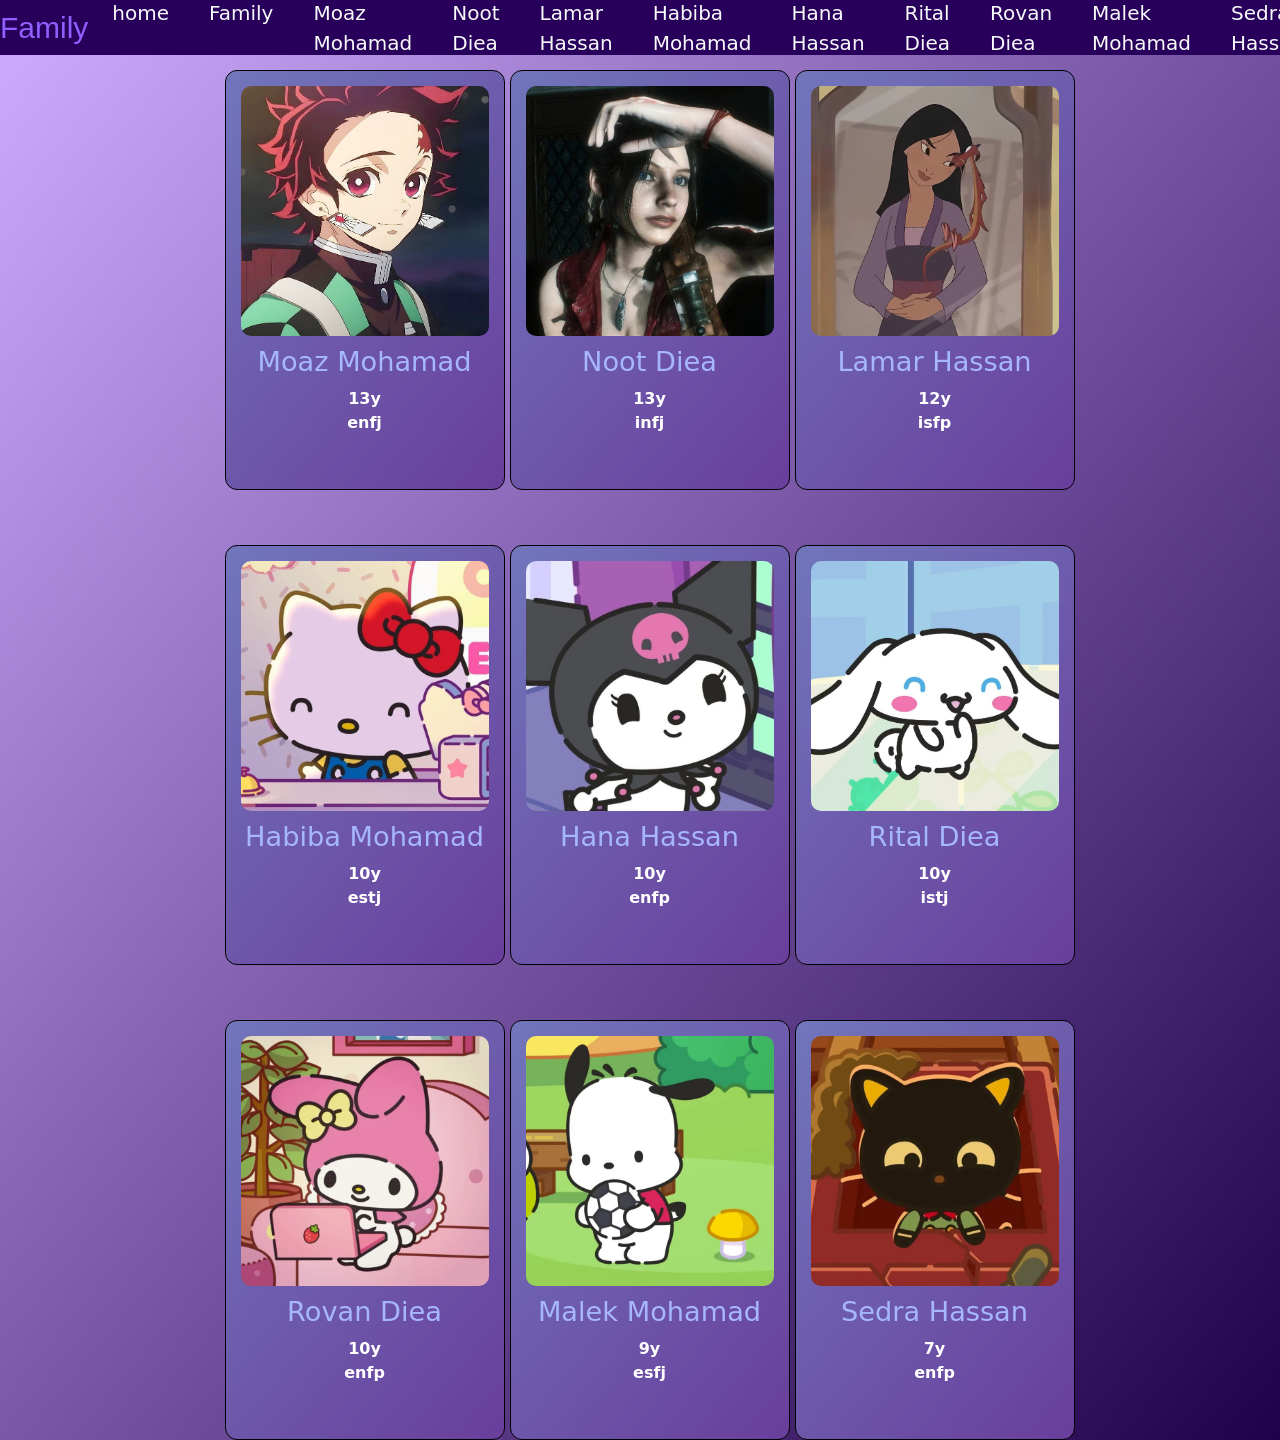
==== family.html @ d66ea760 "Add files via upload" ====
<!DOCTYPE html>
<html lang="en">
<head>
    <meta charset="UTF-8">
    <meta name="viewport" content="width=device-width, initial-scale=1.0">
    <title>Family</title>
  <link href="https://cdn.jsdelivr.net/npm/bootstrap@5.3.3/dist/css/bootstrap.min.css" rel="stylesheet">
  <link rel="stylesheet" href="https://cdnjs.cloudflare.com/ajax/libs/font-awesome/6.4.0/css/all.min.css">
    <link rel="stylesheet" href="./family.css">
</head>
<body>
<nav class="nav-bar navbar navbar-expand-lg">
  <div class="title navbar-brand">Family</div>

  <div class="items">
    <ul class="navbar-nav d-flex flex-row gap-4">
      <li class="nav-item"><a class="nav-link text-light" href="./index.html">home</a></li>
      <li class="nav-item"><a class="nav-link text-light" href="./family.html">Family</a></li>
      <li class="nav-item"><a class="nav-link text-light" href="./moaz.html">Moaz Mohamad</a></li>      
      <li class="nav-item"><a class="nav-link text-light" href="./noot.html">Noot Diea</a></li>
      <li class="nav-item"><a class="nav-link text-light" href="./lamar.html">Lamar Hassan</a></li>
      <li class="nav-item"><a class="nav-link text-light" href="./habiba.html">Habiba Mohamad</a></li>
      <li class="nav-item"><a class="nav-link text-light" href="./hana.html">Hana Hassan</a></li>
      <li class="nav-item"><a class="nav-link text-light" href="./rital.html">Rital Diea</a></li>
      <li class="nav-item"><a class="nav-link text-light" href="./rovan.html">Rovan Diea</a></li>
      <li class="nav-item"><a class="nav-link text-light" href="./malek.html">Malek Mohamad</a></li>
      <li class="nav-item"><a class="nav-link text-light" href="./sedra.html">Sedra Hassan</a></li>
    </ul>
  </div>
</nav>
<div id="cards" class="container">


  <div class="row justify-content-center g-4">
    <div class="col-lg-3 col-md-6 col-12">
      <div class="card1">
        <img src="./moaz.jpeg">
        <h1>Moaz Mohamad</h1>
        <p>13y<br>enfj</p>
      </div>
    </div>

    <div class="col-lg-3 col-md-6 col-12">
      <div class="card2">
        <img src="./noot.jpeg">
        <h1>Noot Diea</h1>
        <p>13y<br>infj</p>
      </div>
    </div>
    <div class="col-lg-3 col-md-6 col-12">
      <div class="card3">
        <img src="./lamar.jpeg">
        <h1>Lamar Hassan</h1>
        <p>12y<br>isfp</p>
      </div>
    </div>
  </div>
  <div class="row justify-content-center g-4 mt-3">
    <div class="col-lg-3 col-md-6 col-12">
      <div class="card4">
        <img src="./habiba.jpeg">
        <h1>Habiba Mohamad</h1>
        <p>10y<br>estj</p>
      </div>
    </div>

    <div class="col-lg-3 col-md-6 col-12">
      <div class="card5">
        <img src="./hana.jpeg">
        <h1>Hana Hassan</h1>
        <p>10y<br>enfp</p>
      </div>
    </div>

    <div class="col-lg-3 col-md-6 col-12">
      <div class="card6">
        <img src="./rital.jpeg">
        <h1>Rital Diea</h1>
        <p>10y<br>istj</p>
      </div>
    </div>
  </div>

  <div class="row justify-content-center g-4 mt-3">
    <div class="col-lg-3 col-md-6 col-12">
      <div class="card6">
        <img src="./rovan.jpeg">
        <h1>Rovan Diea</h1>
        <p>10y<br>enfp</p>
      </div>
    </div>

    <div class="col-lg-3 col-md-6 col-12">
      <div class="card6">
        <img src="./malek.jpeg">
        <h1>Malek Mohamad</h1>
        <p>9y<br>esfj</p>
      </div>
    </div>

    <div class="col-lg-3 col-md-6 col-12">
      <div class="card6">
        <img src="./sedra.jpeg">
        <h1>Sedra Hassan</h1>
        <p>7y<br>enfp</p>
      </div>
    </div>
  </div>

</div>

<script src="https://cdn.jsdelivr.net/npm/bootstrap@5.3.3/dist/js/bootstrap.bundle.min.js"></script>
</body>
</html>
---- family.css ----
*{
  margin: 0;
  padding: 0;
  box-sizing: border-box;
}

nav{
  background-color: rgb(40, 0, 92);
  width: 100%;
  color: aliceblue;
  display: flex;
  justify-content: space-evenly;
  align-items: center;
  height: 55px;
  font-size: 20px;
}

.nav-bar .title{
  font-size: 30px;
  font-family: 'Franklin Gothic Medium', 'Arial Narrow', Arial, sans-serif;
  color: #8f5fff;
}

ul{
  display: flex;
  gap: 30px;
  list-style: none;
}

body{
  background: linear-gradient(130deg,rgb(208, 172, 255),rgb(32, 0, 73));
}
.cards{
  display: flex;
  flex-wrap: wrap;
  justify-content: center;
  gap: 25px;
  padding: 40px 20px;
}

.card1,
.card2,
.card3,
.card4,
.card5,
.card6{
  width: 30%;
  min-width: 280px;
  height: 420px;
  margin-top: 15px;
  border: 1px solid black;
  border-radius: 12px;

  background: linear-gradient(
    130deg,
    rgb(113,118,187),
    rgb(105,62,156)
  );

  padding: 15px;

  display: flex;
  flex-direction: column;
  align-items: center;

  transition: transform 0.3s;
  cursor: pointer;
}

.card1:hover,
.card2:hover,
.card3:hover,
.card4:hover,
.card5:hover,
.card6:hover{
  transform: scale(1.03);
}

.card1 img,
.card2 img,
.card3 img,
.card4 img,
.card5 img,
.card6 img{
  width: 100%;
  height: 250px;
  object-fit: cover;
  border-radius: 10px;
}

.card1 h1,
.card2 h1,
.card3 h1,
.card4 h1,
.card5 h1,
.card6 h1{
  color: #a7b7ff;
  font-size: 1.7rem;
  margin-top: 10px;
  text-align: center;
}

.card1 p,
.card2 p,
.card3 p,
.card4 p,
.card5 p,
.card6 p{
  color: white;
  font-size: 1rem;
  font-weight: bold;
  text-align: center;
}
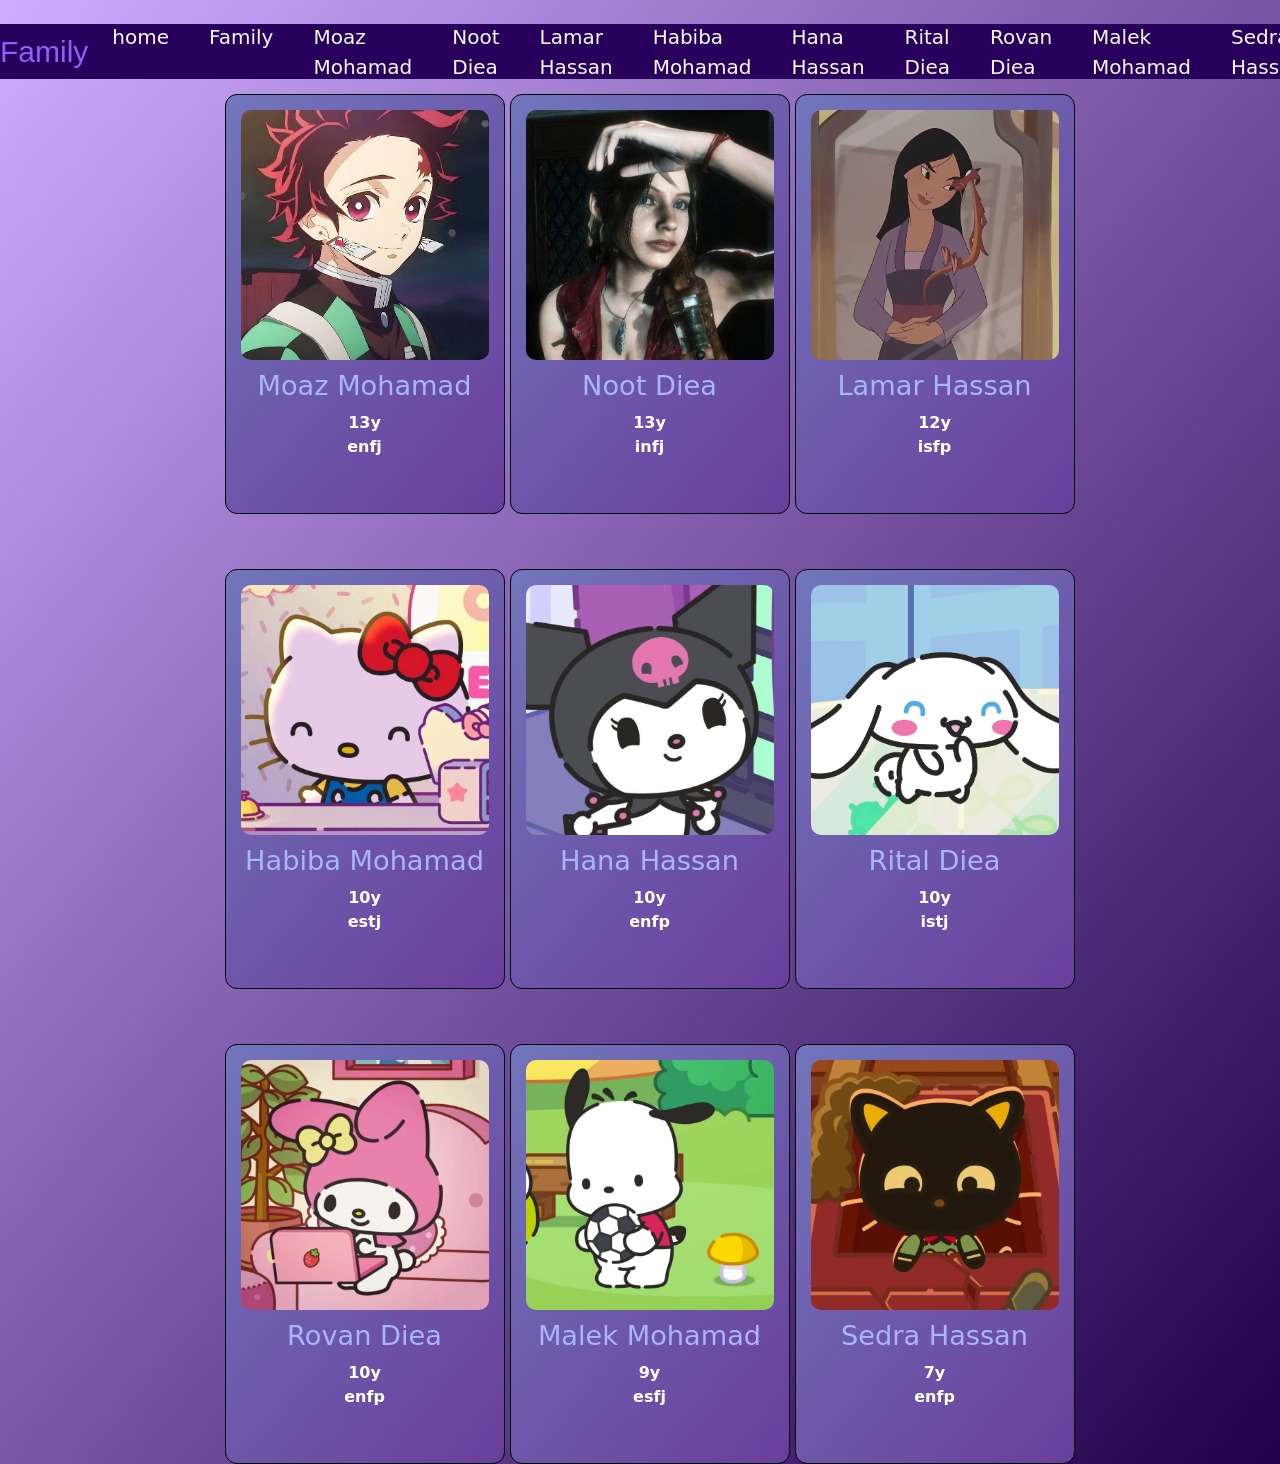
==== commit f4bb2319: "Update family.html" ====
--- a/family.html
+++ b/family.html
@@ -9,6 +9,7 @@
     <link rel="stylesheet" href="./family.css">
 </head>
 <body>
+<img id="mouse" src="./e0feef6cc3ed9288417a218e1af88317-removebg-preview.png" alt="">    
 <nav class="nav-bar navbar navbar-expand-lg">
   <div class="title navbar-brand">Family</div>
 
@@ -108,7 +109,7 @@
   </div>
 
 </div>
-
+<script src="./mouse.js"></script>
 <script src="https://cdn.jsdelivr.net/npm/bootstrap@5.3.3/dist/js/bootstrap.bundle.min.js"></script>
 </body>
-</html>+</html>
